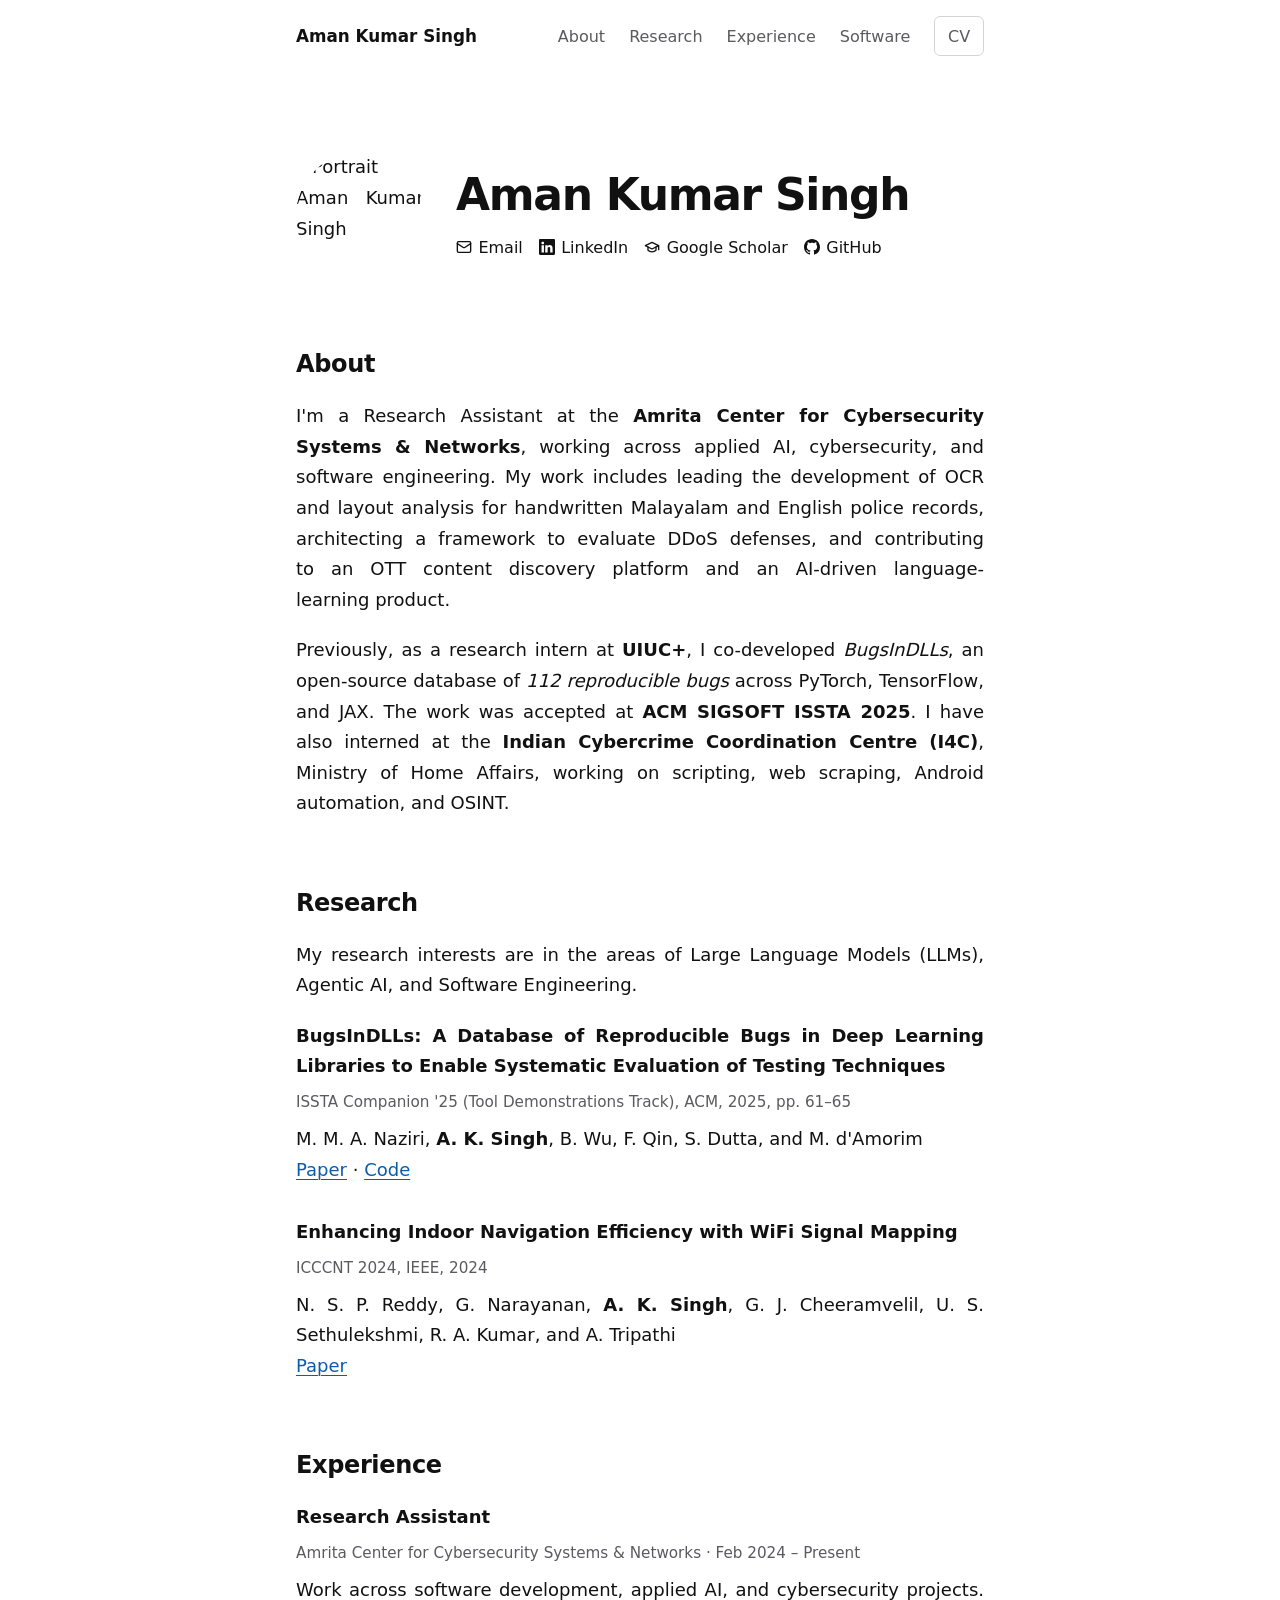
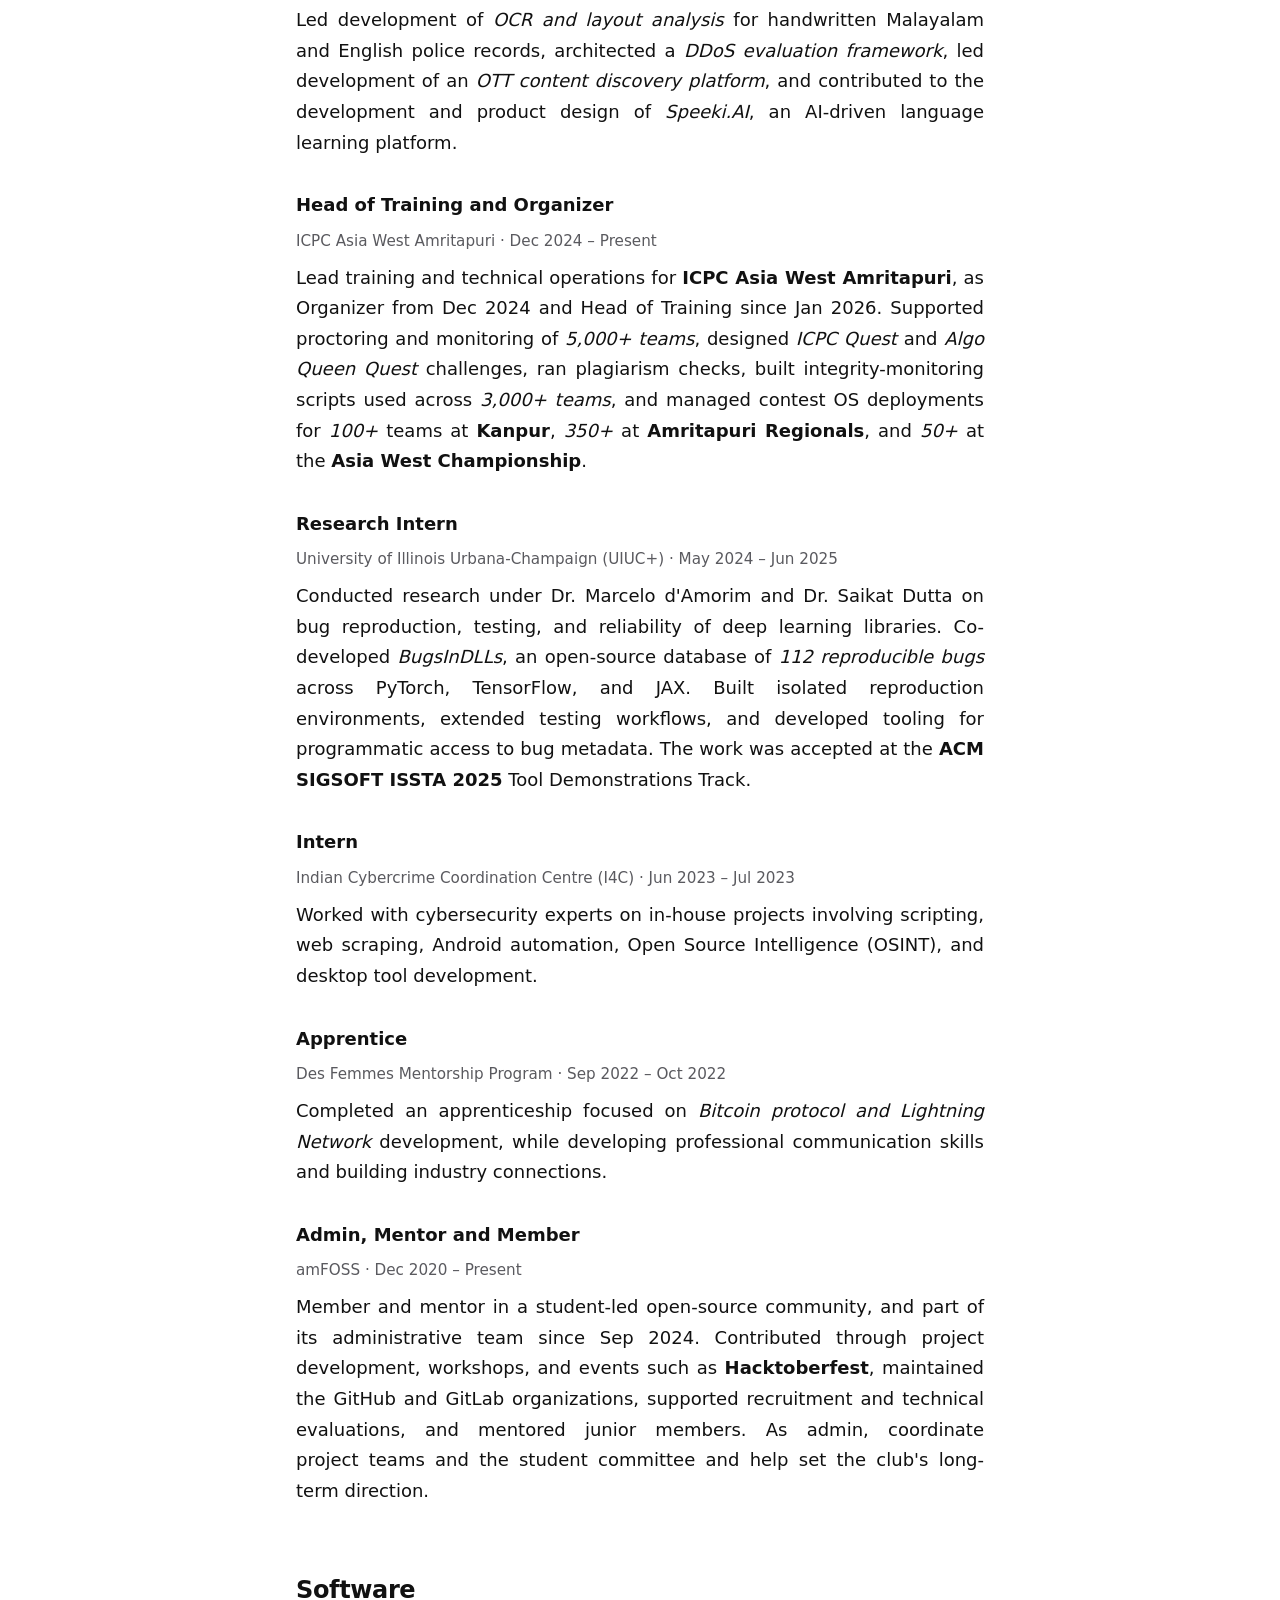
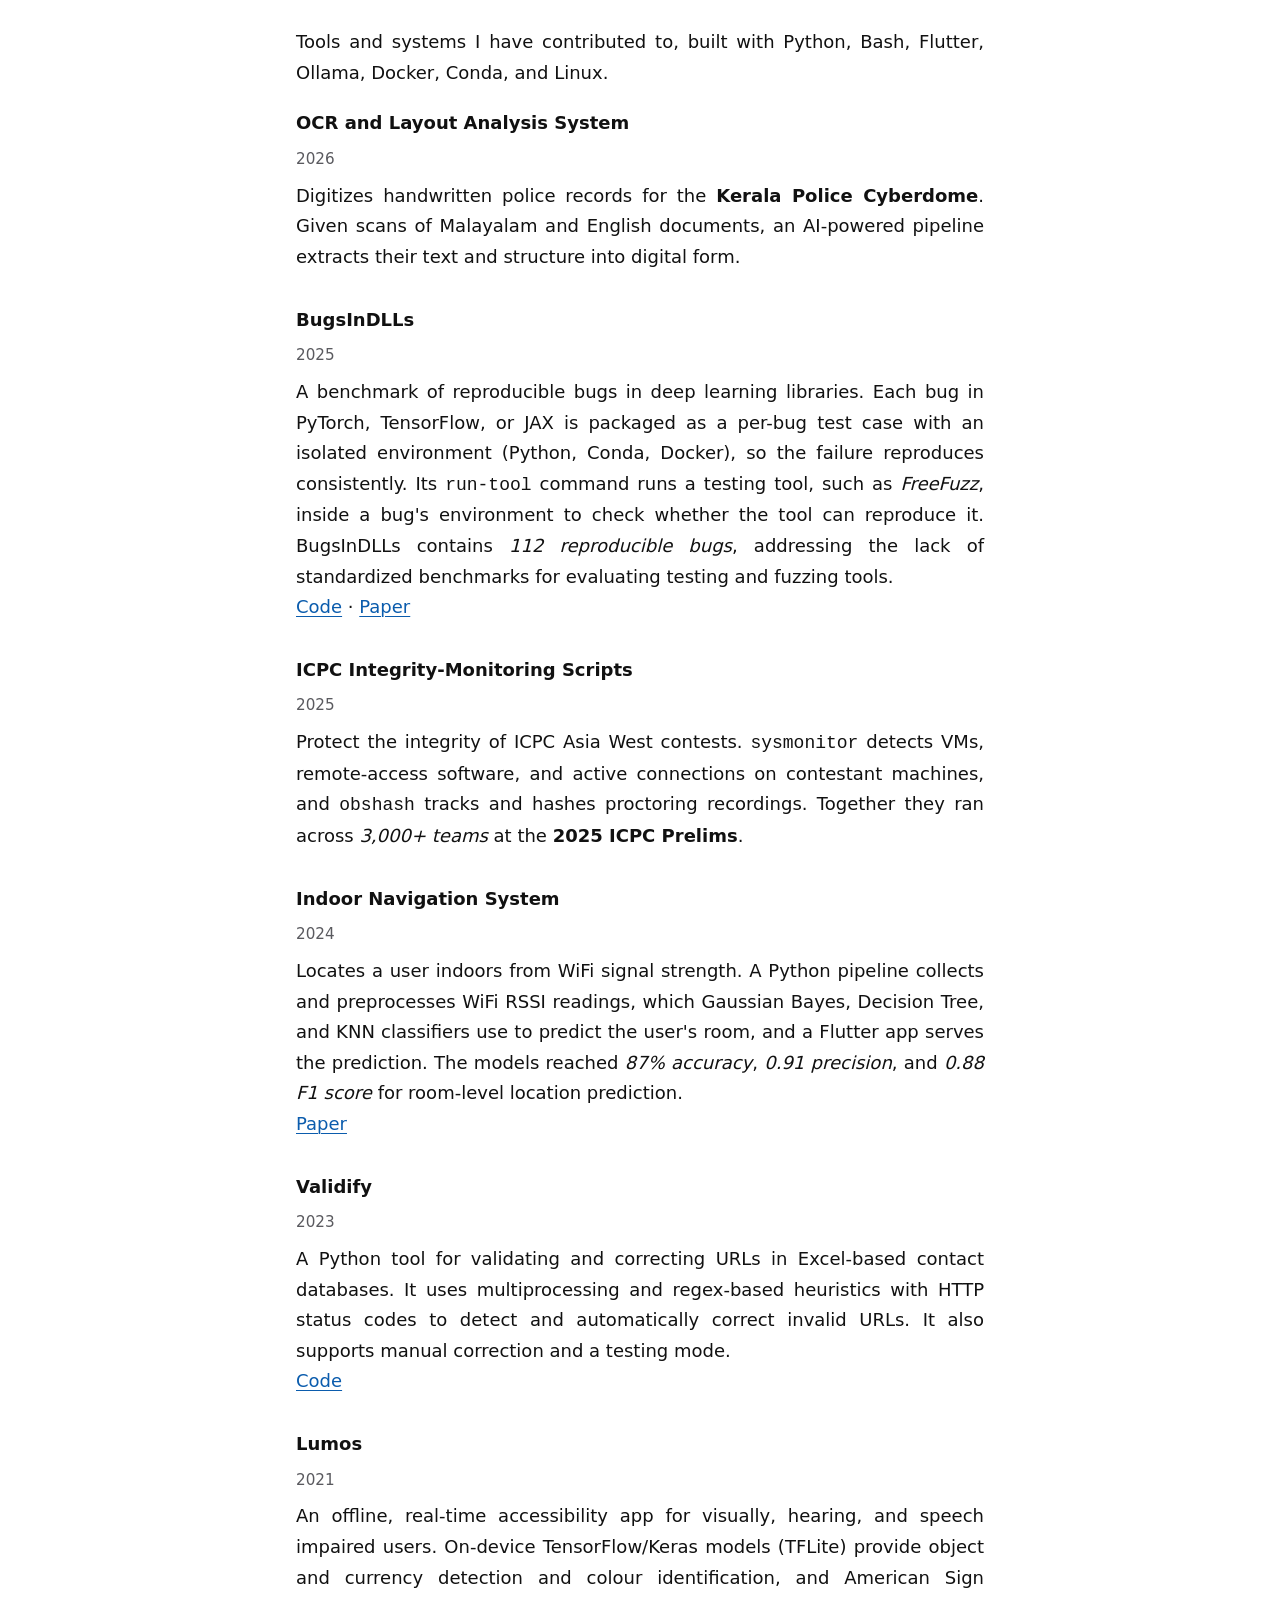
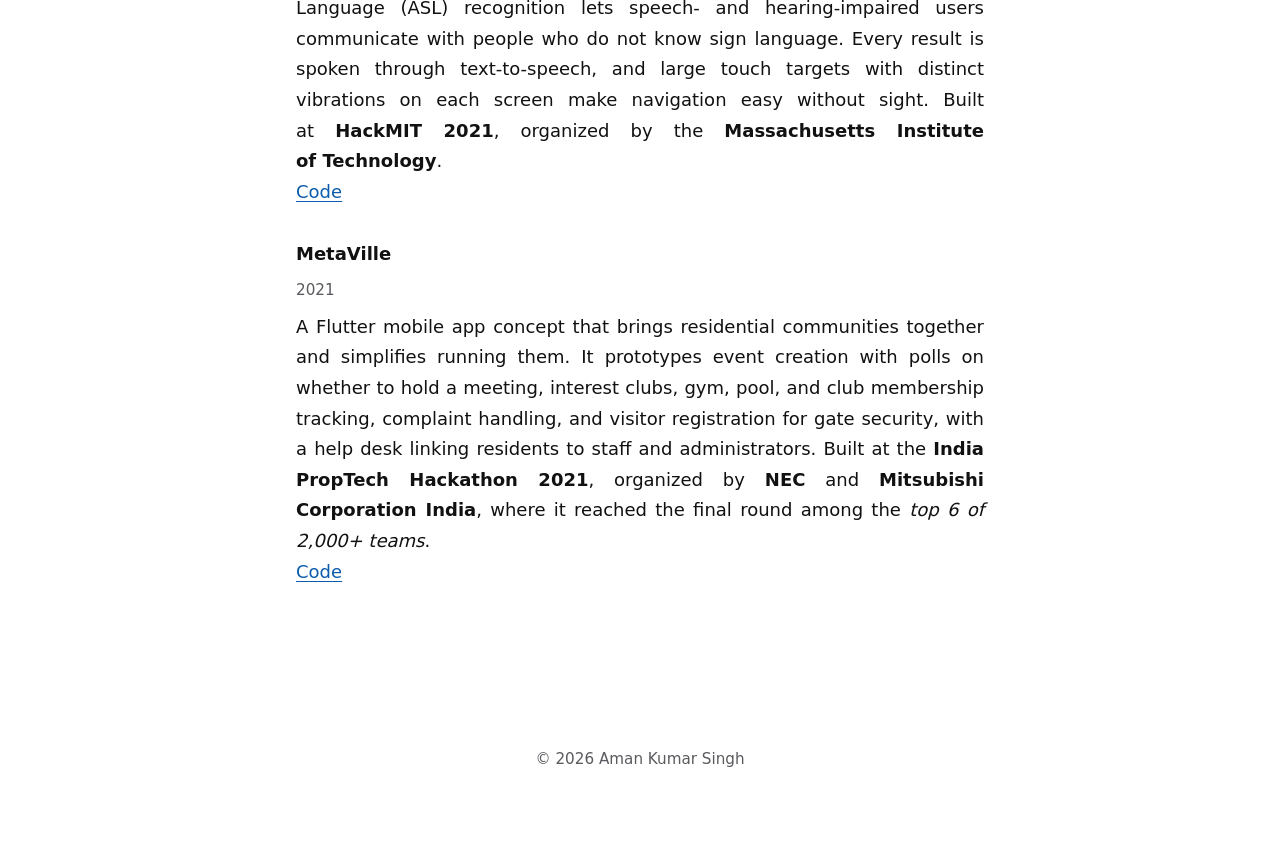
==== index.html @ 3b0f5dfc "feat: Add personal website" ====
<!doctype html>
<html lang="en">
<head>
  <meta charset="utf-8">
  <meta name="viewport" content="width=device-width, initial-scale=1">
  <title>Aman Kumar Singh – Researcher in LLMs, Agentic AI and Software Engineering</title>
  <meta name="description" content="Aman Kumar Singh is a Research Assistant at the Amrita Center for Cybersecurity Systems & Networks working on large language models, agentic AI, and software engineering. UIUC+ research intern; co-developer of BugsInDLLs (ISSTA 2025).">
  <link rel="canonical" href="https://theamankumarsingh.github.io/">
  <link rel="icon" href="assets/img/favicon.svg" type="image/svg+xml">
  <meta property="og:url" content="https://theamankumarsingh.github.io/">
  <meta property="og:image" content="https://theamankumarsingh.github.io/assets/img/og-image.png">
  <link rel="stylesheet" href="assets/css/style.css">
  <script type="application/ld+json">
    {
      "@context": "https://schema.org",
      "@type": "Person",
      "name": "Aman Kumar Singh",
      "jobTitle": "Research Assistant",
      "affiliation": { "@type": "Organization", "name": "Amrita Center for Cybersecurity Systems & Networks" },
      "alumniOf": { "@type": "Organization", "name": "Amrita Vishwa Vidyapeetham" },
      "url": "https://theamankumarsingh.github.io/",
      "sameAs": [
        "https://www.linkedin.com/in/iamamanksingh",
        "https://github.com/theamankumarsingh"
      ]
    }
  </script>
</head>
<body>
  <a href="#main" class="skip-link">Skip to content</a>
  <div class="container">
    <header>
      <nav aria-label="Primary">
        <a href="index.html" class="nav-brand">Aman Kumar Singh</a>
        <div class="nav-links">
          <a href="#about">About</a>
          <a href="#research">Research</a>
          <a href="#experience">Experience</a>
          <a href="#software">Software</a>
          <a href="https://drive.google.com/file/d/1rrVJ36J53PvqAAPhhsVoFcyjx0Haczl4/view?usp=sharing" class="btn" target="_blank" rel="noopener">CV</a>
        </div>
      </nav>
    </header>

    <main id="main">
      <section class="hero">
        <img src="https://github.com/theamankumarsingh.png" width="128" height="128" alt="Portrait of Aman Kumar Singh" class="hero-avatar" decoding="async">
        <div class="hero-text">
          <h1>Aman Kumar Singh</h1>
          <div class="hero-links">
            <a href="mailto:amanks@am.amrita.edu" class="hero-link-item">
              <svg xmlns="http://www.w3.org/2000/svg" width="16" height="16" viewBox="0 0 24 24" fill="none" stroke="currentColor" stroke-width="2" stroke-linecap="round" stroke-linejoin="round"><rect width="20" height="16" x="2" y="4" rx="2"/><path d="m22 7-8.97 5.7a1.94 1.94 0 0 1-2.06 0L2 7"/></svg>
              Email
            </a>
            <a href="https://www.linkedin.com/in/iamamanksingh" rel="noopener" class="hero-link-item">
              <svg xmlns="http://www.w3.org/2000/svg" width="16" height="16" fill="currentColor" viewBox="0 0 16 16"><path d="M0 1.146C0 .513.526 0 1.175 0h13.65C15.474 0 16 .513 16 1.146v13.708c0 .633-.526 1.146-1.175 1.146H1.175C.526 16 0 15.487 0 14.854zm4.943 12.248V6.169H2.542v7.225zm-1.2-8.212c.837 0 1.358-.554 1.358-1.248-.015-.709-.52-1.248-1.342-1.248S2.4 3.226 2.4 3.934c0 .694.521 1.248 1.327 1.248zm4.908 8.212V9.359c0-.216.016-.432.08-.586.173-.431.568-.878 1.232-.878.869 0 1.216.662 1.216 1.634v3.865h2.401V9.25c0-2.22-1.184-3.252-2.764-3.252-1.274 0-1.845.7-2.165 1.193v.025h-.016l.016-.025V6.169h-2.4c.03.678 0 7.225 0 7.225z"/></svg>
              LinkedIn
            </a>
            <a href="https://scholar.google.com/citations?user=x0EFrZIAAAAJ&hl=en" rel="noopener" class="hero-link-item">
              <svg xmlns="http://www.w3.org/2000/svg" width="16" height="16" viewBox="0 0 24 24" fill="none" stroke="currentColor" stroke-width="2" stroke-linecap="round" stroke-linejoin="round"><path d="M22 10v6M2 10l10-5 10 5-10 5z"/><path d="M6 12v5c3 3 9 3 12 0v-5"/></svg>
              Google Scholar
            </a>
            <a href="https://github.com/theamankumarsingh" rel="noopener" class="hero-link-item">
              <svg xmlns="http://www.w3.org/2000/svg" width="16" height="16" fill="currentColor" viewBox="0 0 16 16"><path d="M8 0C3.58 0 0 3.58 0 8c0 3.54 2.29 6.53 5.47 7.59.4.07.55-.17.55-.38 0-.19-.01-.82-.01-1.49-2.01.37-2.53-.49-2.69-.94-.09-.23-.48-.94-.82-1.13-.28-.15-.68-.52-.01-.53.63-.01 1.08.58 1.23.82.72 1.21 1.87.87 2.33.66.07-.52.28-.87.51-1.07-1.78-.2-3.64-.89-3.64-3.95 0-.87.31-1.59.82-2.15-.08-.2-.36-1.02.08-2.12 0 0 .67-.21 2.2.82.64-.18 1.32-.27 2-.27s1.36.09 2 .27c1.53-1.04 2.2-.82 2.2-.82.44 1.1.16 1.92.08 2.12.51.56.82 1.27.82 2.15 0 3.07-1.87 3.75-3.65 3.95.29.25.54.73.54 1.48 0 1.07-.01 1.93-.01 2.2 0 .21.15.46.55.38A8.01 8.01 0 0 0 16 8c0-4.42-3.58-8-8-8"/></svg>
              GitHub
            </a>
          </div>
        </div>
      </section>

      <!-- ABOUT -->
      <section id="about" aria-labelledby="about-heading">
        <h2 id="about-heading">About</h2>
        <p>I'm a Research Assistant at the <strong>Amrita Center for Cybersecurity Systems & Networks</strong>, working across applied AI, cybersecurity, and software engineering. My work includes leading the development of OCR and layout analysis for handwritten Malayalam and English police records, architecting a framework to evaluate DDoS defenses, and contributing to an OTT content discovery platform and an AI-driven language-learning product.</p>
        <p>Previously, as a research intern at <strong>UIUC+</strong>, I co-developed <em>BugsInDLLs</em>, an open-source database of <em>112 reproducible bugs</em> across PyTorch, TensorFlow, and JAX. The work was accepted at <strong>ACM SIGSOFT ISSTA 2025</strong>. I have also interned at the <strong>Indian Cybercrime Coordination Centre (I4C)</strong>, Ministry of Home Affairs, working on scripting, web scraping, Android automation, and OSINT.</p>
      </section>

      <!-- RESEARCH: entry = h3 title, meta (venue), authors + links. Newest first. -->
      <section id="research" aria-labelledby="research-heading">
        <h2 id="research-heading">Research</h2>
        <p>My research interests are in the areas of Large Language Models (LLMs), Agentic AI, and Software Engineering.</p>

        <article class="entry" id="paper-bugsindlls">
          <h3>BugsInDLLs: A Database of Reproducible Bugs in Deep Learning Libraries to Enable Systematic Evaluation of Testing Techniques</h3>
          <p class="entry-meta">ISSTA Companion '25 (Tool Demonstrations Track), ACM, 2025, pp. 61–65</p>
          <p>
            M. M. A. Naziri, <strong>A. K. Singh</strong>, B. Wu, F. Qin, S. Dutta, and M. d'Amorim<br>
            <a href="https://doi.org/10.1145/3713081.3731739" rel="noopener">Paper</a> ·
            <a href="https://github.com/ncsu-swat/bugsindlls" rel="noopener">Code</a>
          </p>
        </article>

        <article class="entry" id="paper-indoor-navigation">
          <h3>Enhancing Indoor Navigation Efficiency with WiFi Signal Mapping</h3>
          <p class="entry-meta">ICCCNT 2024, IEEE, 2024</p>
          <p>
            N. S. P. Reddy, G. Narayanan, <strong>A. K. Singh</strong>, G. J. Cheeramvelil, U. S. Sethulekshmi, R. A. Kumar, and A. Tripathi<br>
            <a href="https://doi.org/10.1109/ICCCNT61001.2024.10724456" rel="noopener">Paper</a>
          </p>
        </article>
      </section>

      <!-- EXPERIENCE: entry = h3 role, meta (organization · dates). -->
      <section id="experience" aria-labelledby="experience-heading">
        <h2 id="experience-heading">Experience</h2>

        <article class="entry">
          <h3>Research Assistant</h3>
          <p class="entry-meta">Amrita Center for Cybersecurity Systems & Networks · Feb 2024 – Present</p>
          <p>Work across software development, applied AI, and cybersecurity projects. Led development of <em>OCR and layout analysis</em> for handwritten Malayalam and English police records, architected a <em>DDoS evaluation framework</em>, led development of an <em>OTT content discovery platform</em>, and contributed to the development and product design of <em>Speeki.AI</em>, an AI-driven language learning platform.</p>
        </article>

        <article class="entry">
          <h3>Head of Training and Organizer</h3>
          <p class="entry-meta">ICPC Asia West Amritapuri · Dec 2024 – Present</p>
          <p>Lead training and technical operations for <strong>ICPC Asia West Amritapuri</strong>, as Organizer from Dec 2024 and Head of Training since Jan 2026. Supported proctoring and monitoring of <em>5,000+ teams</em>, designed <em>ICPC Quest</em> and <em>Algo Queen Quest</em> challenges, ran plagiarism checks, built integrity-monitoring scripts used across <em>3,000+ teams</em>, and managed contest OS deployments for <em>100+</em> teams at <strong>Kanpur</strong>, <em>350+</em> at <strong>Amritapuri Regionals</strong>, and <em>50+</em> at the <strong>Asia West Championship</strong>.</p>
        </article>

        <article class="entry">
          <h3>Research Intern</h3>
          <p class="entry-meta">University of Illinois Urbana-Champaign (UIUC+) · May 2024 – Jun 2025</p>
          <p>Conducted research under Dr. Marcelo d'Amorim and Dr. Saikat Dutta on bug reproduction, testing, and reliability of deep learning libraries. Co-developed <em>BugsInDLLs</em>, an open-source database of <em>112 reproducible bugs</em> across PyTorch, TensorFlow, and JAX. Built isolated reproduction environments, extended testing workflows, and developed tooling for programmatic access to bug metadata. The work was accepted at the <strong>ACM SIGSOFT ISSTA 2025</strong> Tool Demonstrations Track.</p>
        </article>

        <article class="entry">
          <h3>Intern</h3>
          <p class="entry-meta">Indian Cybercrime Coordination Centre (I4C) · Jun 2023 – Jul 2023</p>
          <p>Worked with cybersecurity experts on in-house projects involving scripting, web scraping, Android automation, Open Source Intelligence (OSINT), and desktop tool development.</p>
        </article>

        <article class="entry">
          <h3>Apprentice</h3>
          <p class="entry-meta">Des Femmes Mentorship Program · Sep 2022 – Oct 2022</p>
          <p>Completed an apprenticeship focused on <em>Bitcoin protocol and Lightning Network</em> development, while developing professional communication skills and building industry connections.</p>
        </article>

        <article class="entry">
          <h3>Admin, Mentor and Member</h3>
          <p class="entry-meta">amFOSS · Dec 2020 – Present</p>
          <p>Member and mentor in a student-led open-source community, and part of its administrative team since Sep 2024. Contributed through project development, workshops, and events such as <strong>Hacktoberfest</strong>, maintained the GitHub and GitLab organizations, supported recruitment and technical evaluations, and mentored junior members. As admin, coordinate project teams and the student committee and help set the club's long-term direction.</p>
        </article>
      </section>

      <!-- SOFTWARE: entry = h3 name, meta (year), description + links. Newest year first. -->
      <section id="software" aria-labelledby="software-heading">
        <h2 id="software-heading">Software</h2>
        <p>Tools and systems I have contributed to, built with Python, Bash, Flutter, Ollama, Docker, Conda, and Linux.</p>

        <article class="entry" id="ocr-layout-analysis">
          <h3>OCR and Layout Analysis System</h3>
          <p class="entry-meta">2026</p>
          <p>Digitizes handwritten police records for the <strong>Kerala Police Cyberdome</strong>. Given scans of Malayalam and English documents, an AI-powered pipeline extracts their text and structure into digital form.</p>
        </article>

        <article class="entry" id="bugsindlls">
          <h3>BugsInDLLs</h3>
          <p class="entry-meta">2025</p>
          <p>
            A benchmark of reproducible bugs in deep learning libraries. Each bug in PyTorch, TensorFlow, or JAX is packaged as a per-bug test case with an isolated environment (Python, Conda, Docker), so the failure reproduces consistently. Its <code>run-tool</code> command runs a testing tool, such as <em>FreeFuzz</em>, inside a bug's environment to check whether the tool can reproduce it. BugsInDLLs contains <em>112 reproducible bugs</em>, addressing the lack of standardized benchmarks for evaluating testing and fuzzing tools.<br>
            <a href="https://github.com/ncsu-swat/bugsindlls" rel="noopener">Code</a> ·
            <a href="#paper-bugsindlls">Paper</a>
          </p>
        </article>

        <article class="entry" id="icpc-integrity-monitoring">
          <h3>ICPC Integrity-Monitoring Scripts</h3>
          <p class="entry-meta">2025</p>
          <p>Protect the integrity of ICPC Asia West contests. <code>sysmonitor</code> detects VMs, remote-access software, and active connections on contestant machines, and <code>obshash</code> tracks and hashes proctoring recordings. Together they ran across <em>3,000+ teams</em> at the <strong>2025 ICPC Prelims</strong>.</p>
        </article>

        <article class="entry" id="indoor-navigation">
          <h3>Indoor Navigation System</h3>
          <p class="entry-meta">2024</p>
          <p>
            Locates a user indoors from WiFi signal strength. A Python pipeline collects and preprocesses WiFi RSSI readings, which Gaussian Bayes, Decision Tree, and KNN classifiers use to predict the user's room, and a Flutter app serves the prediction. The models reached <em>87% accuracy</em>, <em>0.91 precision</em>, and <em>0.88 F1 score</em> for room-level location prediction.<br>
            <a href="#paper-indoor-navigation">Paper</a>
          </p>
        </article>

        <article class="entry" id="validify">
          <h3>Validify</h3>
          <p class="entry-meta">2023</p>
          <p>
            A Python tool for validating and correcting URLs in Excel-based contact databases. It uses multiprocessing and regex-based heuristics with HTTP status codes to detect and automatically correct invalid URLs. It also supports manual correction and a testing mode.<br>
            <a href="https://github.com/theamankumarsingh/validify" rel="noopener">Code</a>
          </p>
        </article>

        <article class="entry" id="lumos">
          <h3>Lumos</h3>
          <p class="entry-meta">2021</p>
          <p>
            An offline, real-time accessibility app for visually, hearing, and speech impaired users. On-device TensorFlow/Keras models (TFLite) provide object and currency detection and colour identification, and American Sign Language (ASL) recognition lets speech- and hearing-impaired users communicate with people who do not know sign language. Every result is spoken through text-to-speech, and large touch targets with distinct vibrations on each screen make navigation easy without sight. Built at <strong>HackMIT 2021</strong>, organized by the <strong>Massachusetts Institute of Technology</strong>.<br>
            <a href="https://github.com/SilentCruzer/Lumos" rel="noopener">Code</a>
          </p>
        </article>

        <article class="entry" id="metaville">
          <h3>MetaVille</h3>
          <p class="entry-meta">2021</p>
          <p>
            A Flutter mobile app concept that brings residential communities together and simplifies running them. It prototypes event creation with polls on whether to hold a meeting, interest clubs, gym, pool, and club membership tracking, complaint handling, and visitor registration for gate security, with a help desk linking residents to staff and administrators. Built at the <strong>India PropTech Hackathon 2021</strong>, organized by <strong>NEC</strong> and <strong>Mitsubishi Corporation India</strong>, where it reached the final round among the <em>top 6 of 2,000+ teams</em>.<br>
            <a href="https://github.com/SilentCruzer/MetaVille" rel="noopener">Code</a>
          </p>
        </article>
      </section>
    </main>

    <footer>
      <p>© 2026 Aman Kumar Singh</p>
    </footer>
  </div>
  <script src="assets/js/script.js"></script>
</body>
</html>
---- assets/css/style.css ----
:root {
  --bg: #ffffff;
  --text: #111111;
  --muted: #5a5a5f;
  --link: #0b5cad;
  --link-hover: #084a8c;
  --border: #d4d4d8;
  --focus: #0b5cad;
  color-scheme: light;
}

@media (prefers-color-scheme: dark) {
  :root {
    --bg: #0a0a0a;
    --text: #f4f4f5;
    --muted: #a1a1aa;
    --link: #7ab8ff;
    --link-hover: #a5cfff;
    --border: #3a3a40;
    --focus: #7ab8ff;
    color-scheme: dark;
  }
}

* {
  box-sizing: border-box;
  margin: 0;
}

body {
  font-family: system-ui, -apple-system, "Segoe UI", Roboto, "Helvetica Neue", Arial, sans-serif;
  font-size: 1.125rem;
  line-height: 1.7;
  color: var(--text);
  background-color: var(--bg);
  transition: background-color .15s, color .15s;
  text-wrap: pretty;
  text-align: justify;
}

@media (prefers-reduced-motion: reduce) {
  body {
    transition: none;
  }
}

img {
  max-width: 100%;
  display: block;
}

.container {
  max-width: 46rem;
  margin: 0 auto;
  padding: 0 1.5rem;
}

@media (max-width: 480px) {
  .container {
    padding: 0 1.25rem;
  }
}

/* Skip Link */
.skip-link {
  position: absolute;
  top: -100%;
  left: 0;
  background: var(--focus);
  color: white;
  padding: 0.5rem 1rem;
  z-index: 100;
  text-decoration: none;
}

.skip-link:focus {
  top: 0;
}


/* Header & Nav */
header {
  position: sticky;
  top: 0;
  z-index: 100;
  background-color: color-mix(in srgb, var(--bg), transparent 20%);
  backdrop-filter: blur(8px);
  -webkit-backdrop-filter: blur(8px);
  padding: 1rem 0;
}

nav {
  display: flex;
  justify-content: space-between;
  align-items: center;
}

.nav-brand {
  font-weight: 600;
  font-size: 1.05rem;
  color: var(--text);
  text-decoration: none;
}

.nav-links {
  display: flex;
  align-items: center;
  gap: 1.5rem;
}

.nav-links a {
  font-size: 1rem;
  color: var(--muted);
  text-decoration: none;
  transition: color 0.2s;
}

.nav-links a:hover,
.nav-links a:focus-visible,
.nav-links a[aria-current="page"] {
  color: var(--link);
}

.btn {
  font-family: inherit;
  font-size: 0.9rem;
  padding: 0.35rem 0.8rem;
  border: 1px solid var(--border);
  border-radius: 6px;
  background: transparent;
  color: var(--text);
  cursor: pointer;
  text-decoration: none;
  transition: background-color 0.2s, color 0.2s;
}

.btn:hover, .btn:focus-visible {
  background-color: var(--border);
}

@media (max-width: 640px) {
  nav {
    flex-direction: column;
    align-items: flex-start;
    gap: 0.5rem;
  }
  .nav-links {
    gap: 0.5rem 1.25rem;
    flex-wrap: wrap;
  }
  .nav-links a, .btn {
    padding: 0.5rem 0;
    min-height: 44px;
    display: flex;
    align-items: center;
  }
}

/* Hero */
.hero {
  display: flex;
  align-items: center;
  gap: 2rem;
  margin-top: 5rem;
}

.hero-avatar {
  width: 128px;
  height: 128px;
  border-radius: 50%;
  object-fit: cover;
}

.hero-text h1 {
  font-size: clamp(1.75rem, 6vw, 2.75rem);
  font-weight: 800;
  letter-spacing: -0.03em;
  line-height: 1.05;
  text-wrap: balance;
}


.hero-links {
  margin-top: 1rem;
  font-size: 1rem;
  display: flex;
  flex-wrap: wrap;
  gap: 1rem;
}

.hero-link-item {
  color: var(--text);
  text-decoration: none;
  display: inline-flex;
  align-items: center;
  gap: 0.4rem;
  transition: color 0.2s;
}

.hero-link-item:hover {
  color: var(--link);
}

.hero-link-item svg {
  flex-shrink: 0;
}


@media (max-width: 480px) {
  .hero {
    flex-direction: column;
    text-align: center;
    margin-top: 3rem;
  }
  .hero-avatar {
    width: 88px;
    height: 88px;
  }
  .hero-links {
    justify-content: center;
  }
}

/* Typography & Content */
main {
  padding-bottom: 4rem;
}

h1 {
  font-weight: 800;
  letter-spacing: -0.025em;
  text-wrap: balance;
}

.page-title {
  font-size: clamp(2rem, 6vw, 3rem);
  margin-bottom: 2rem;
}

h2 {
  font-size: 1.5rem;
  font-weight: 700;
  letter-spacing: -0.015em;
  margin-bottom: 1rem;
  margin-top: 4rem;
  text-wrap: balance;
}

h3 {
  font-size: 1.125rem;
  font-weight: 600;
  margin-bottom: 0.5rem;
}

@media (max-width: 640px) {
  h2 {
    margin-top: 3rem;
  }
}

p {
  margin-bottom: 1.25rem;
}

a {
  color: var(--link);
  text-decoration: underline;
  text-underline-offset: 0.18em;
  text-decoration-thickness: 1px;
}

a:hover {
  color: var(--link-hover);
}

/* Entries */
.entry {
  margin-bottom: 2rem;
}

.entry-meta {
  font-size: 0.95rem;
  color: var(--muted);
  margin-bottom: 0.5rem;
}



/* Footer */
footer {
  margin-top: 4rem;
  padding-bottom: 4rem;
  color: var(--muted);
  font-size: 0.95rem;
  text-align: center;
}

/* Focus */
:focus-visible {
  outline: 2px solid var(--focus);
  outline-offset: 3px;
  border-radius: 2px;
}

[id] {
  scroll-margin-top: 5rem;
}

/* Print */
@media print {
  nav, .btn, #theme-toggle {
    display: none !important;
  }
  body {
    color: black !important;
    background: white !important;
  }
  a::after {
    content: " (" attr(href) ")";
  }
}
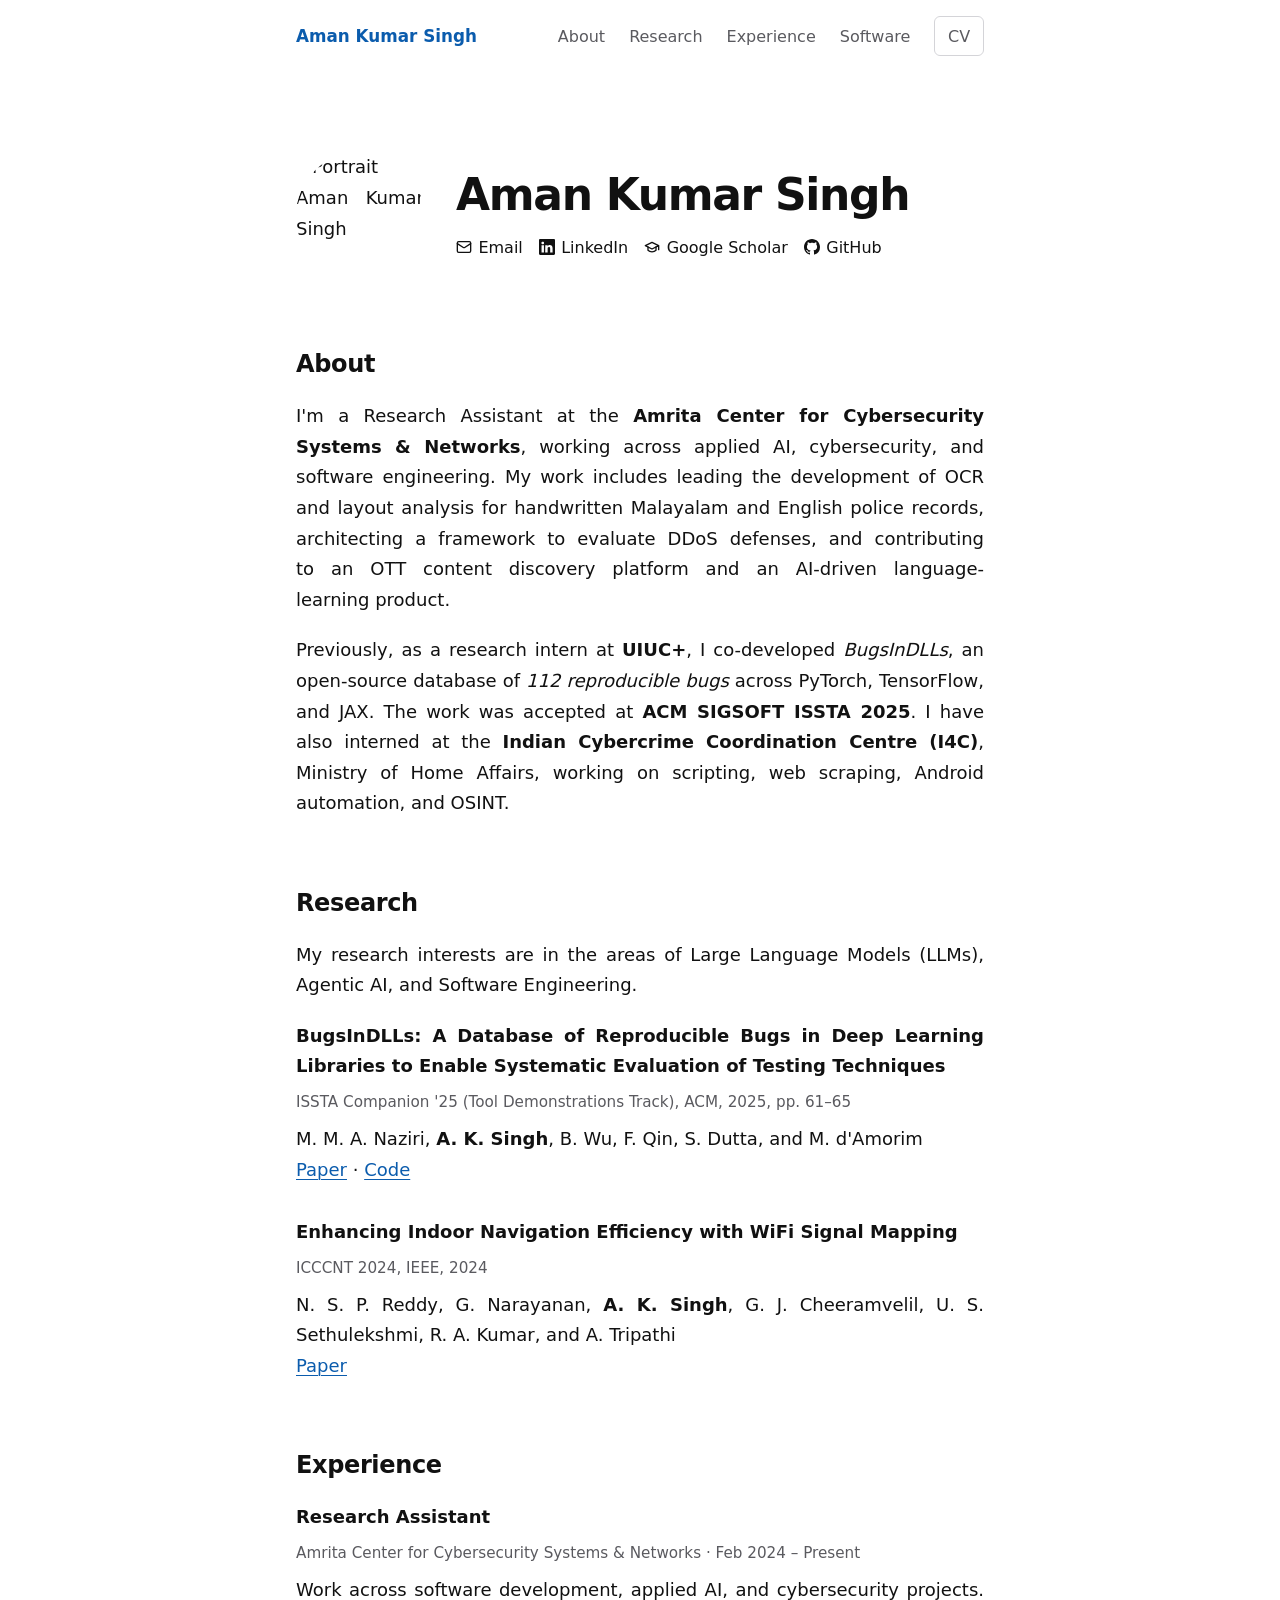
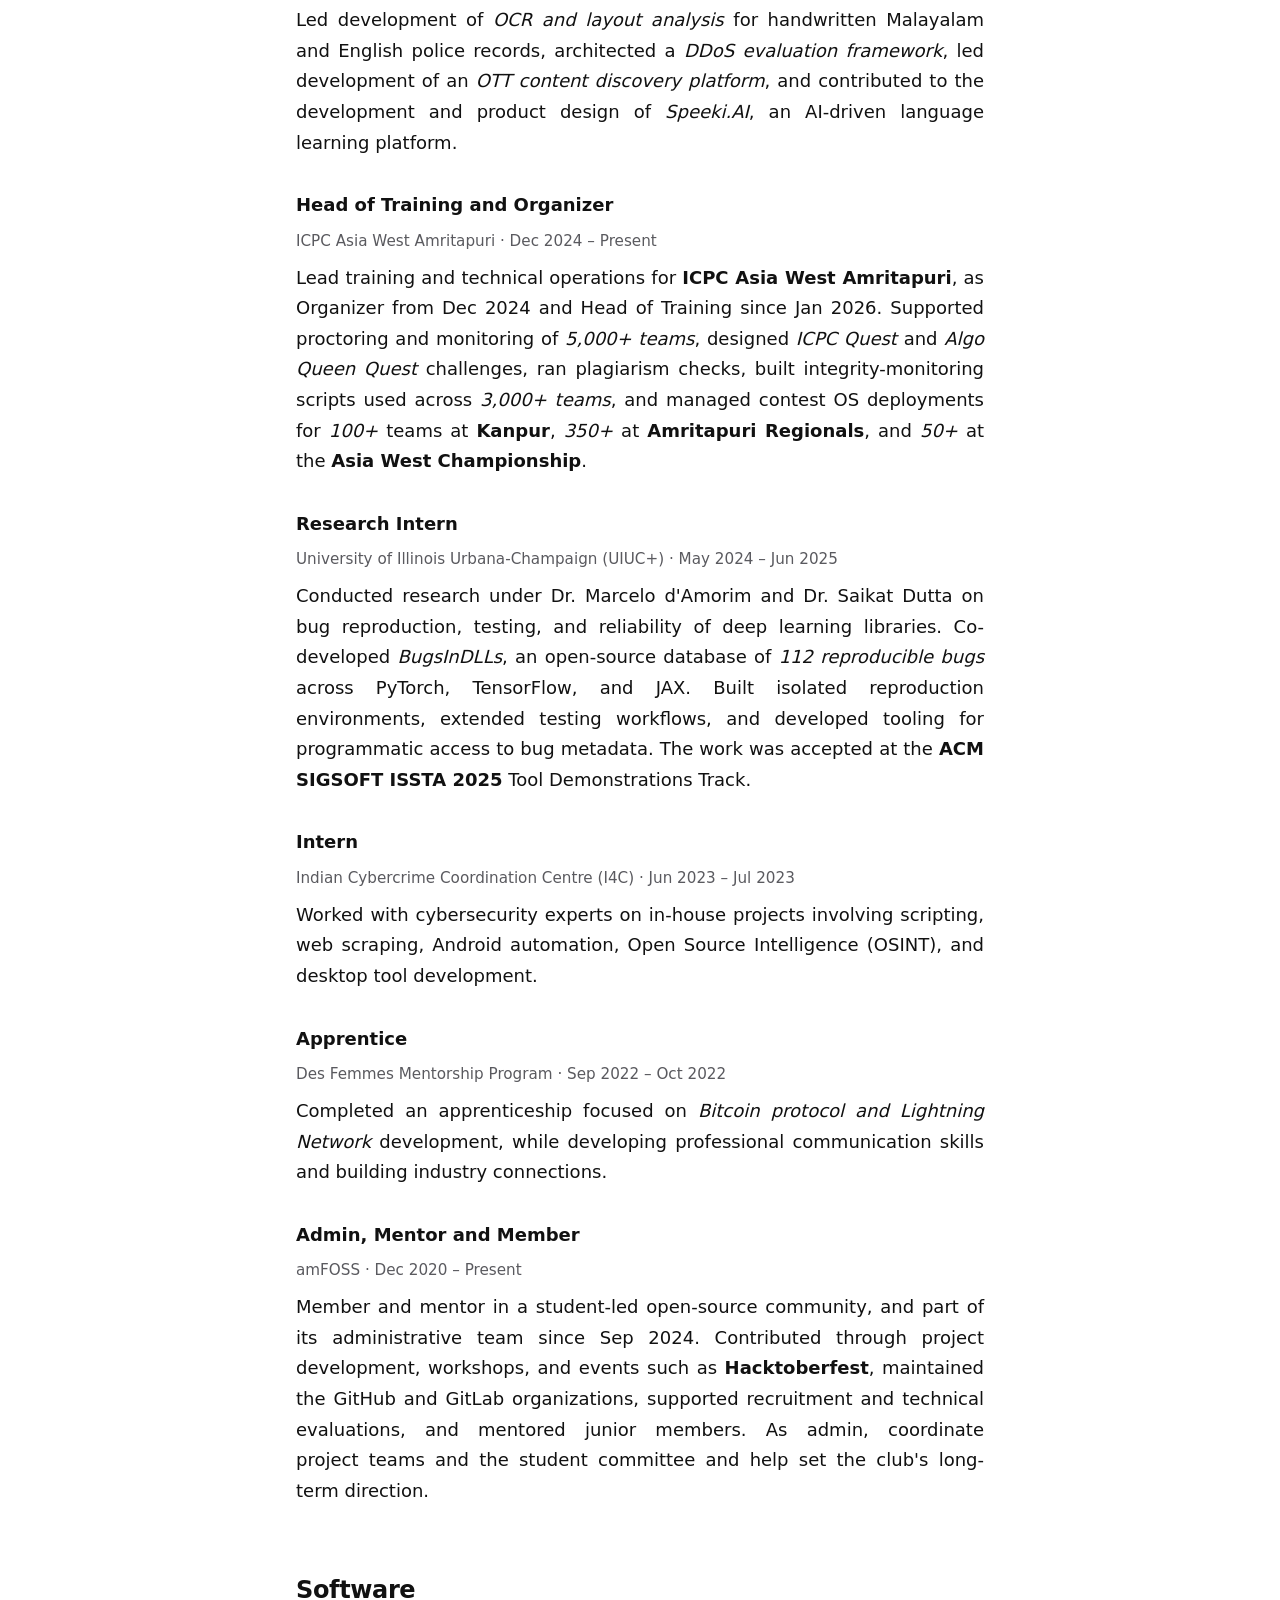
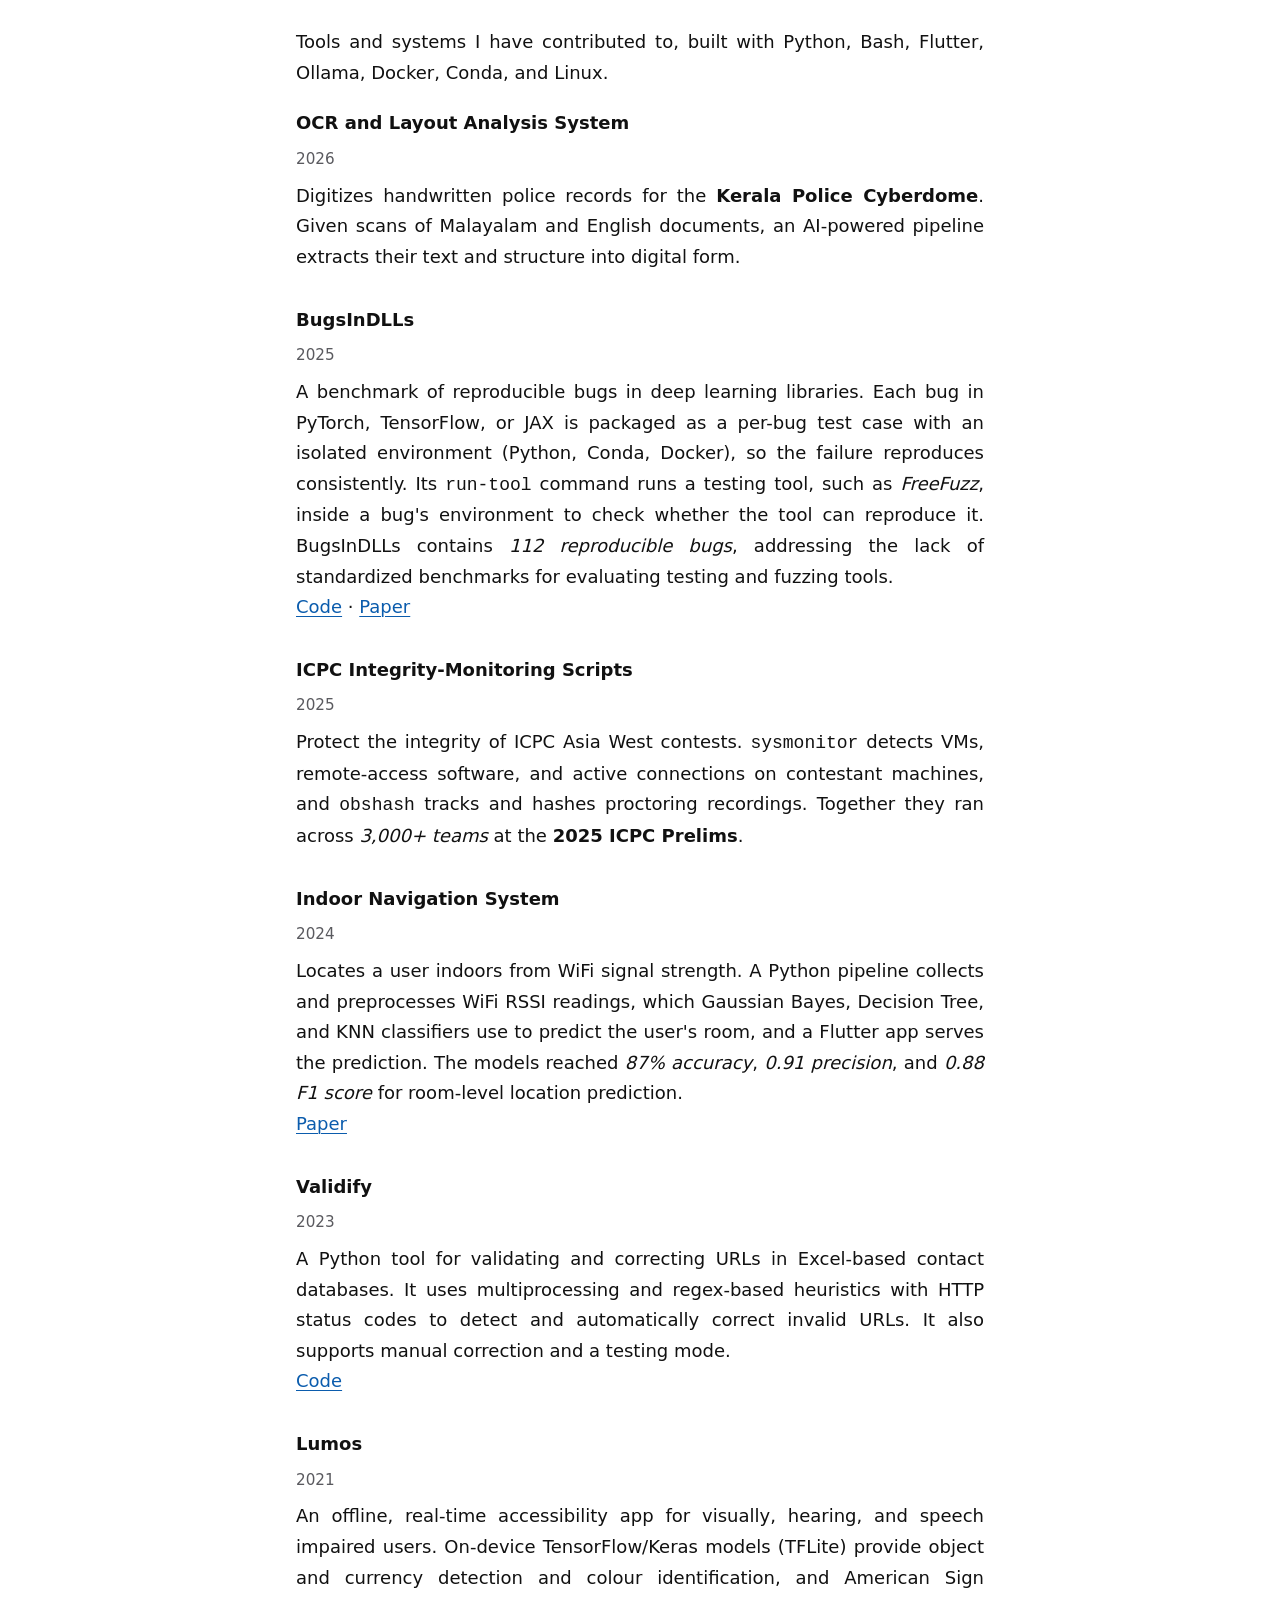
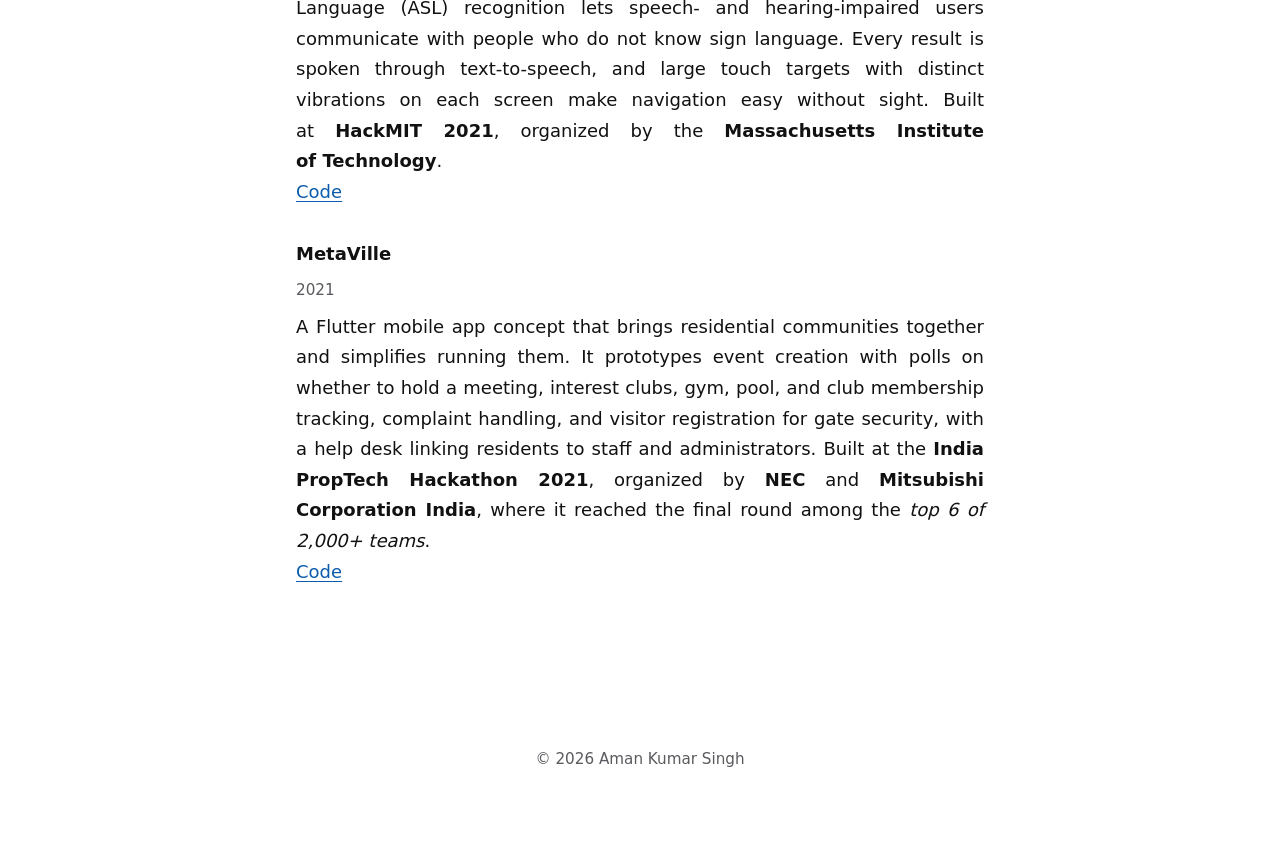
==== commit 1eef7b3a: "feat: Add active section highlighting to header and update email" ====
--- a/index.html
+++ b/index.html
@@ -43,12 +43,12 @@
     </header>
 
     <main id="main">
-      <section class="hero">
+      <section class="hero" id="home">
         <img src="https://github.com/theamankumarsingh.png" width="128" height="128" alt="Portrait of Aman Kumar Singh" class="hero-avatar" decoding="async">
         <div class="hero-text">
           <h1>Aman Kumar Singh</h1>
           <div class="hero-links">
-            <a href="mailto:amanks@am.amrita.edu" class="hero-link-item">
+            <a href="mailto:amankumarsingh.professional@gmail.com" class="hero-link-item">
               <svg xmlns="http://www.w3.org/2000/svg" width="16" height="16" viewBox="0 0 24 24" fill="none" stroke="currentColor" stroke-width="2" stroke-linecap="round" stroke-linejoin="round"><rect width="20" height="16" x="2" y="4" rx="2"/><path d="m22 7-8.97 5.7a1.94 1.94 0 0 1-2.06 0L2 7"/></svg>
               Email
             </a>
--- a/assets/css/style.css
+++ b/assets/css/style.css
@@ -22,6 +22,10 @@
   }
 }
 
+html {
+  overflow-x: clip;
+}
+
 * {
   box-sizing: border-box;
   margin: 0;
@@ -83,10 +87,21 @@
   position: sticky;
   top: 0;
   z-index: 100;
+  padding: 1rem 0;
+}
+
+header::before {
+  content: "";
+  position: absolute;
+  top: 0;
+  bottom: 0;
+  left: 50%;
+  width: 100vw;
+  transform: translateX(-50%);
+  z-index: -1;
   background-color: color-mix(in srgb, var(--bg), transparent 20%);
   backdrop-filter: blur(8px);
   -webkit-backdrop-filter: blur(8px);
-  padding: 1rem 0;
 }
 
 nav {
@@ -117,7 +132,9 @@
 
 .nav-links a:hover,
 .nav-links a:focus-visible,
-.nav-links a[aria-current="page"] {
+.nav-links a[aria-current="page"],
+.nav-links a.nav-active,
+.nav-brand.nav-active {
   color: var(--link);
 }
 
@@ -140,19 +157,34 @@
 
 @media (max-width: 640px) {
   nav {
-    flex-direction: column;
-    align-items: flex-start;
+    display: grid;
+    grid-template-columns: repeat(4, auto);
+    justify-content: space-between; /* even space between the 4 links */
+    align-items: center;
     gap: 0.5rem;
   }
   .nav-links {
-    gap: 0.5rem 1.25rem;
-    flex-wrap: wrap;
-  }
-  .nav-links a, .btn {
+    display: contents; /* links become direct grid items of nav */
+  }
+  .nav-brand {
+    grid-column: 1 / 4;
+    grid-row: 1;
+  }
+  .btn {
+    grid-column: 4;
+    grid-row: 1;
+    justify-self: end; /* CV sits on the right, same row as the name */
+  }
+  .nav-links a {
     padding: 0.5rem 0;
     min-height: 44px;
     display: flex;
     align-items: center;
+  }
+  .nav-links .btn {
+    padding: 0.35rem 0.8rem; /* same as desktop */
+    min-height: 0;           /* no tall box */
+    justify-content: center;
   }
 }
 
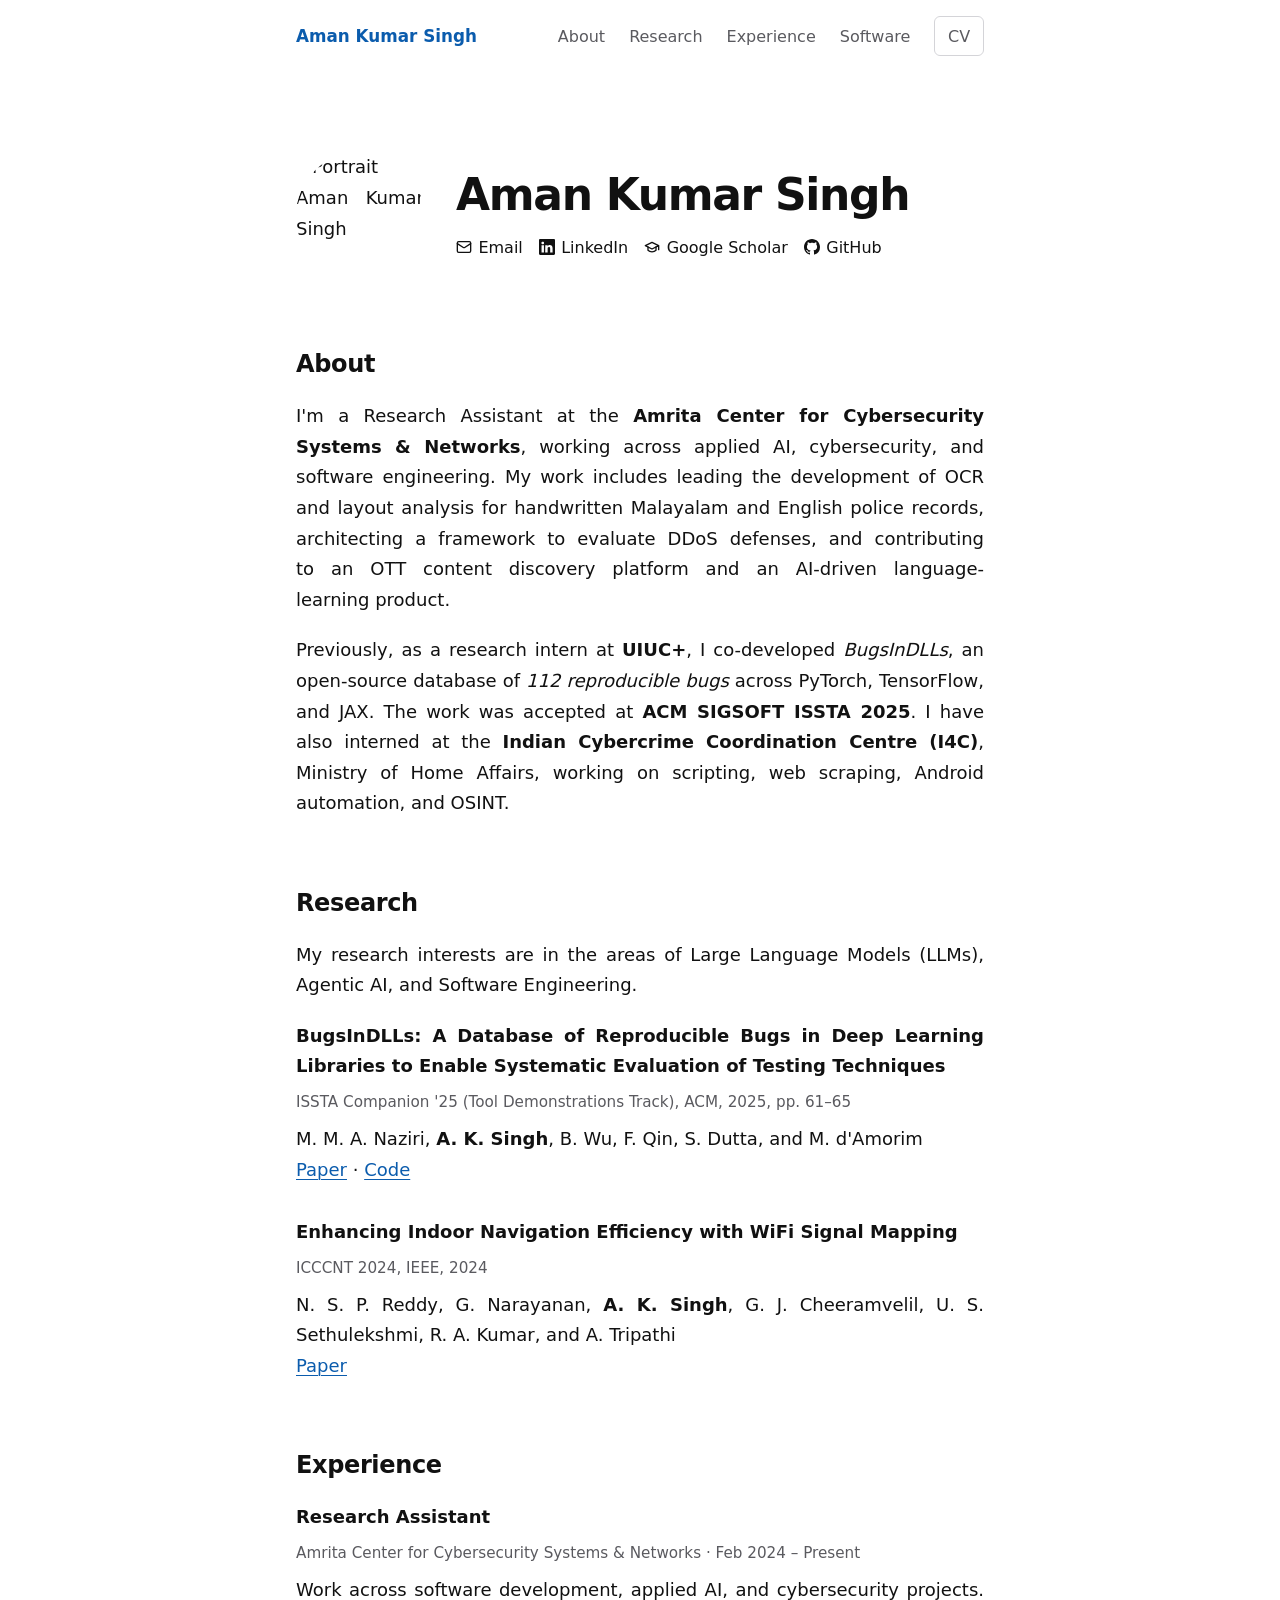
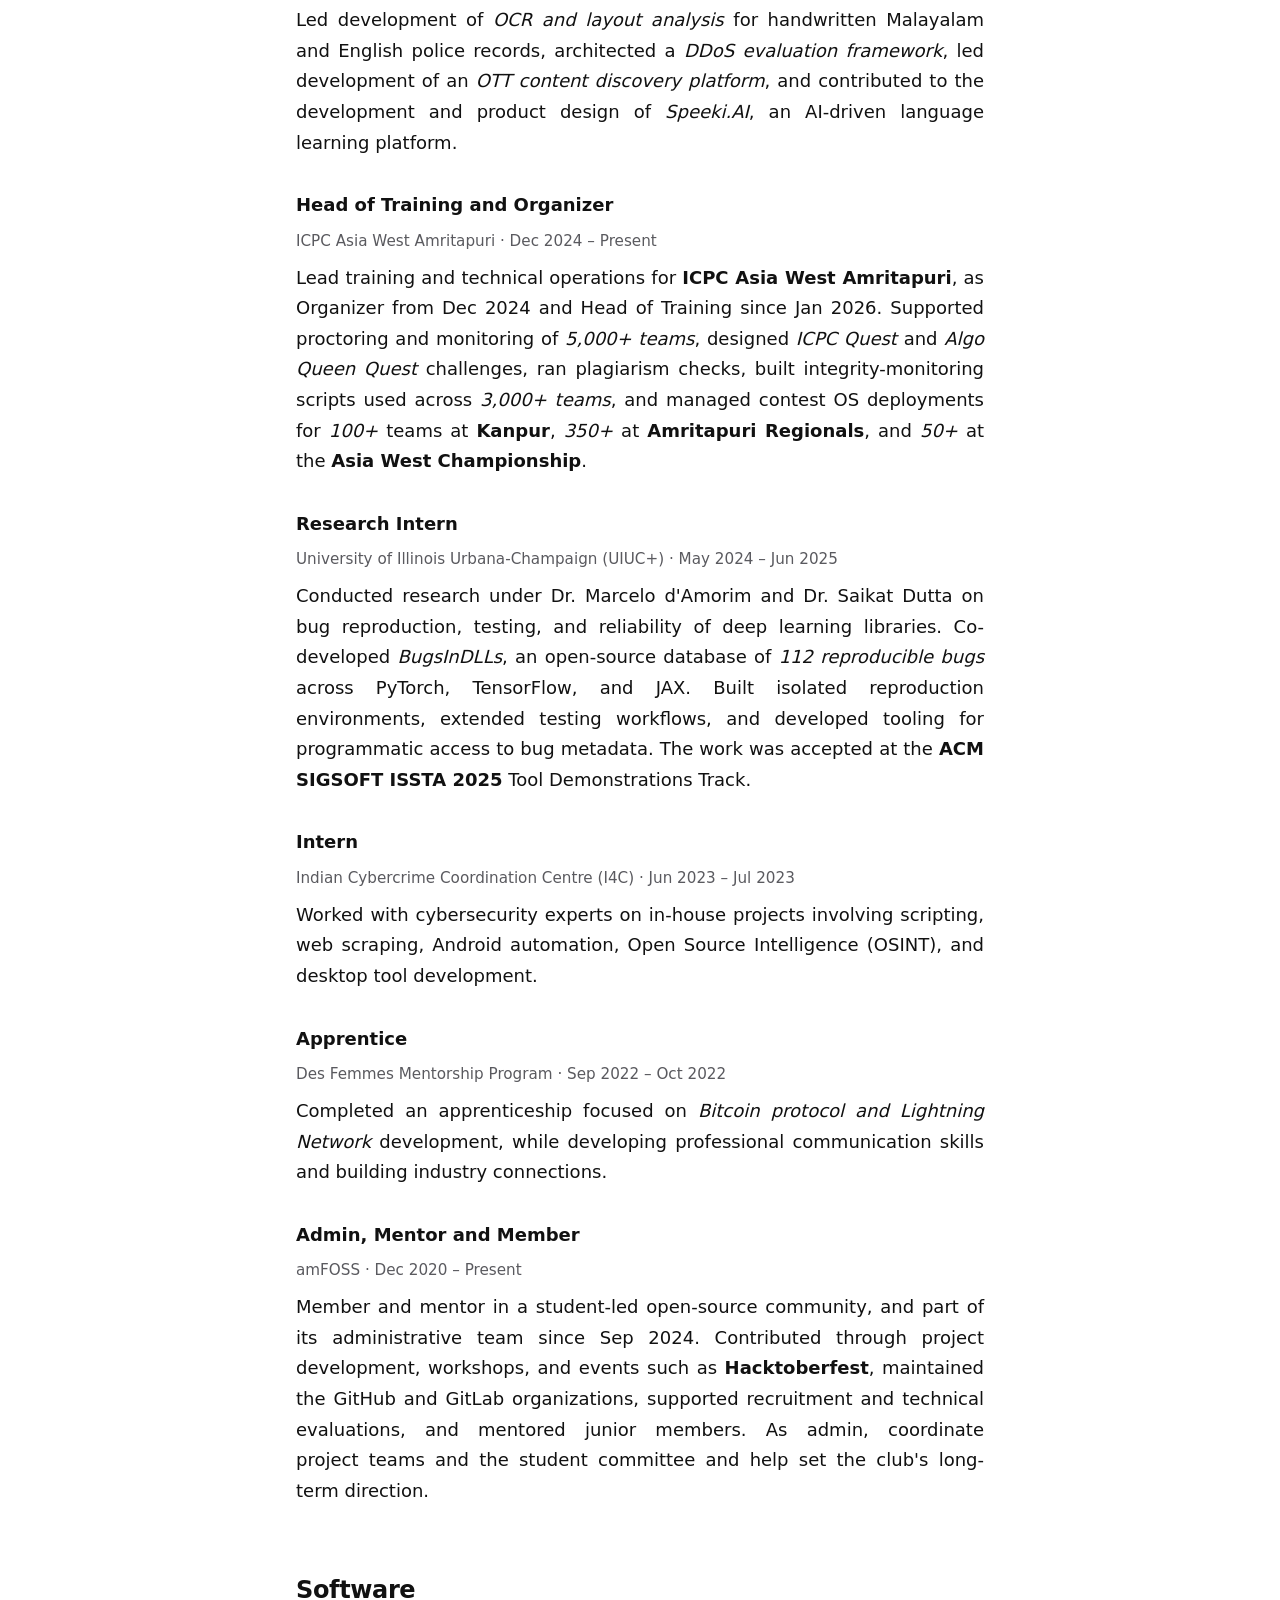
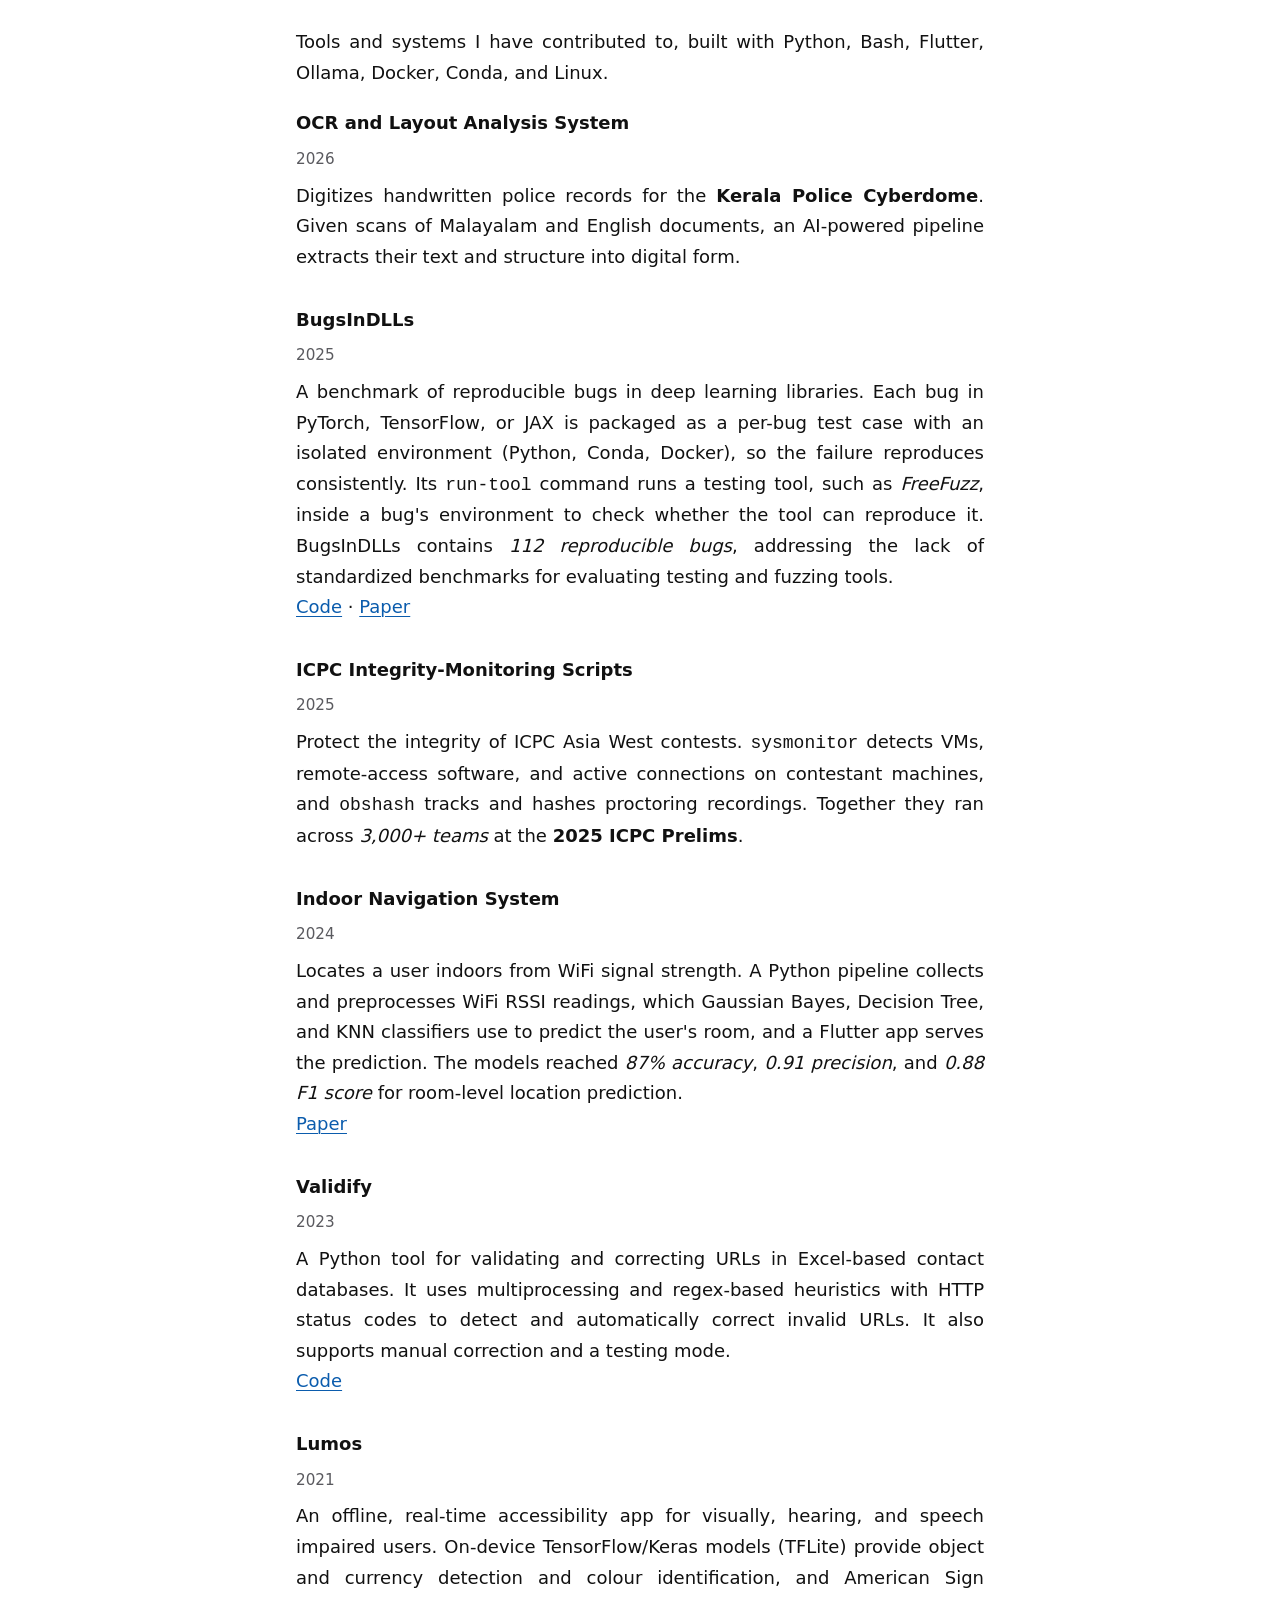
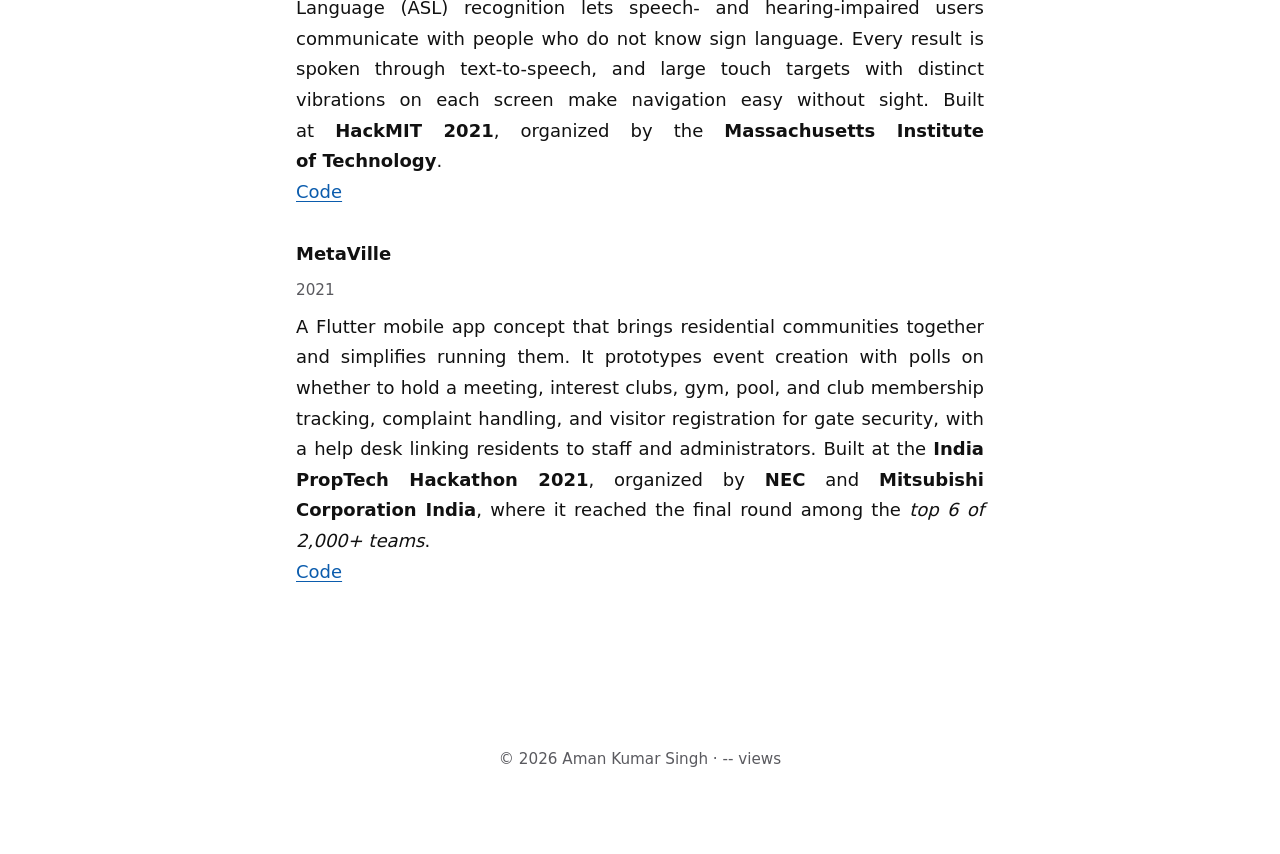
==== commit b5021b97: "feat: Integrate GoatCounter analytics and display total views in footer" ====
--- a/index.html
+++ b/index.html
@@ -207,9 +207,11 @@
     </main>
 
     <footer>
-      <p>© 2026 Aman Kumar Singh</p>
+      <p>© 2026 Aman Kumar Singh · <span id="total-views">--</span> views</p>
     </footer>
   </div>
+  <script data-goatcounter="https://theamankumarsingh.goatcounter.com/count"
+        async src="//gc.zgo.at/count.js"></script>
   <script src="assets/js/script.js"></script>
 </body>
 </html>
--- a/assets/css/style.css
+++ b/assets/css/style.css
@@ -338,6 +338,12 @@
   scroll-margin-top: 5rem;
 }
 
+@media (max-width: 640px) {
+  [id] {
+    scroll-margin-top: 7.5rem;
+  }
+}
+
 /* Print */
 @media print {
   nav, .btn, #theme-toggle {
